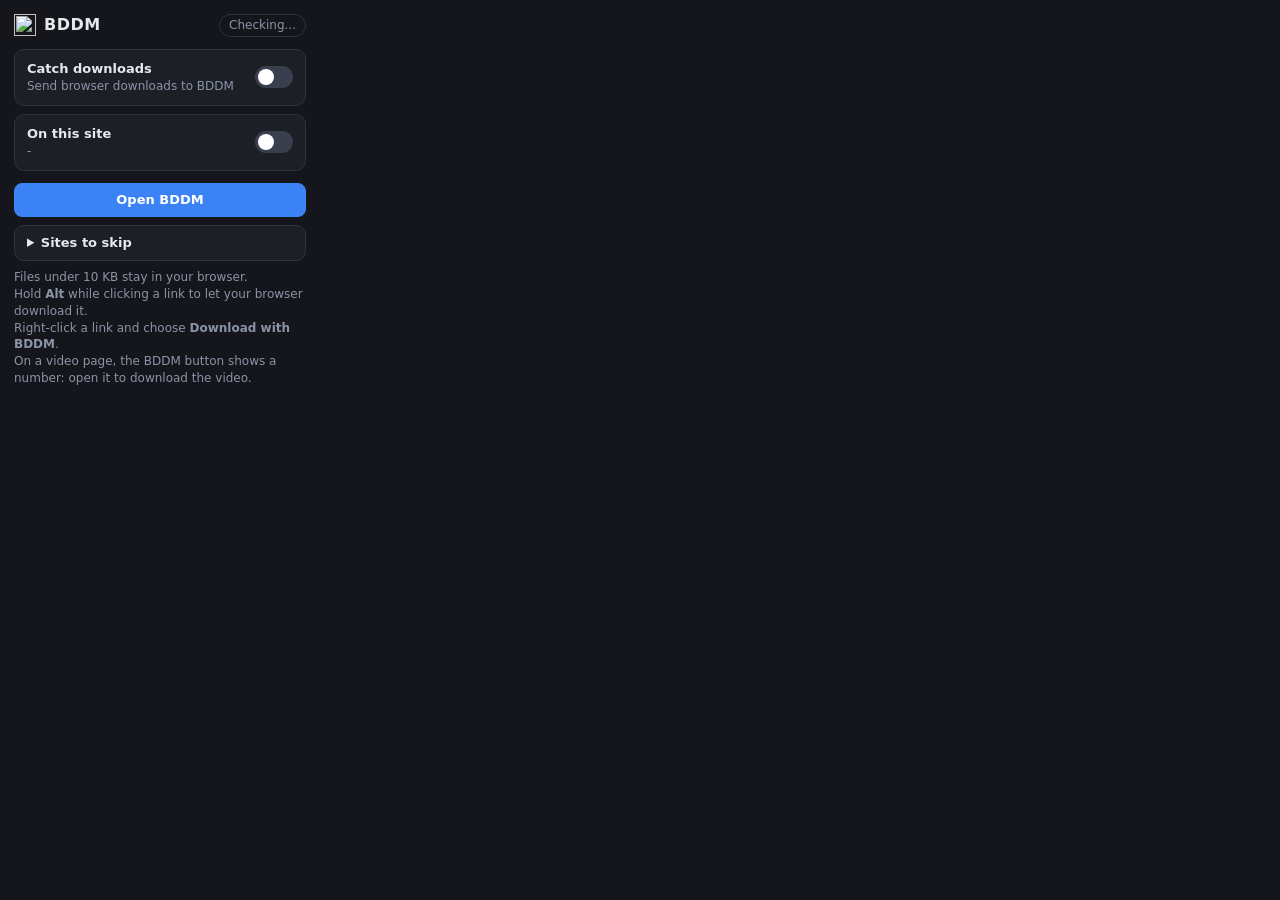
==== extension/popup.html @ 199a571a "1.4.1 baseline" ====
<!DOCTYPE html>
<html lang="en">
<head>
<meta charset="utf-8">
<title>BDDM</title>
<link rel="stylesheet" href="popup.css">
</head>
<body>
  <header>
    <img src="icons/icon32.png" alt="">
    <span class="title">BDDM</span>
    <span id="status" class="status checking">Checking...</span>
  </header>

  <section id="videos" hidden>
    <div class="vhead"><span class="label">Videos on this page</span> <span id="videoCount" class="hint"></span></div>
    <ul id="videoList"></ul>
    <div id="videoMsg" class="help" hidden></div>
  </section>

  <div class="row">
    <div>
      <div class="label">Catch downloads</div>
      <div class="hint">Send browser downloads to BDDM</div>
    </div>
    <label class="switch"><input type="checkbox" id="enabled"><span></span></label>
  </div>

  <div class="row" id="siteRow">
    <div>
      <div class="label">On this site</div>
      <div class="hint" id="siteName">-</div>
    </div>
    <label class="switch"><input type="checkbox" id="siteOn"><span></span></label>
  </div>

  <div id="permRow" class="help" hidden>
    BDDM needs permission to read download links and cookies on websites.
    <button id="grant" class="small">Allow access</button>
  </div>
  <button id="open" class="primary">Open BDDM</button>
  <div id="offlineHelp" class="help" hidden>
    BDDM is not running. Start it first (run <b>go run .</b> in your BDDM folder, or open BDDM.exe).
    Until then, your browser downloads files itself.
  </div>

  <details>
    <summary>Sites to skip</summary>
    <div class="hint">One site per line, for example <i>example.com</i>. Downloads from these sites stay in your browser.</div>
    <textarea id="excluded" rows="5" spellcheck="false"></textarea>
    <button id="save" class="small">Save</button> <span id="saved" class="hint"></span>
  </details>

  <div class="tips">
    Files under 10 KB stay in your browser.<br>
    Hold <b>Alt</b> while clicking a link to let your browser download it.<br>
    Right-click a link and choose <b>Download with BDDM</b>.<br>
    On a video page, the BDDM button shows a number: open it to download the video.
  </div>
  <script src="compat.js"></script>
  <script src="popup.js"></script>
</body>
</html>
---- extension/popup.css ----
:root { --bg:#14161b; --panel:#1c1f26; --panel2:#232733; --line:#2e3340; --text:#e6e8ee; --muted:#8b93a7; --accent:#3b82f6; --ok:#22c55e; --bad:#ef4444; }
* { box-sizing: border-box; }
body { margin:0; width:320px; padding:14px; background:var(--bg); color:var(--text); font:13px/1.4 "Segoe UI", system-ui, sans-serif; }
header { display:flex; align-items:center; gap:8px; margin-bottom:12px; }
header img { width:22px; height:22px; }
.title { font-weight:700; font-size:16px; flex:1; letter-spacing:.5px; }
.status { font-size:12px; padding:2px 9px; border-radius:99px; border:1px solid var(--line); color:var(--muted); }
.status.on { color:#86efac; border-color:#14532d; background:#052e16; }
.status.off { color:#fca5a5; border-color:#7f1d1d; background:#450a0a; }
.row { display:flex; align-items:center; justify-content:space-between; gap:10px; background:var(--panel); border:1px solid var(--line); border-radius:10px; padding:10px 12px; margin-bottom:8px; }
.label { font-weight:600; }
.hint { color:var(--muted); font-size:12px; }
#siteName { word-break:break-all; }
button { font:inherit; color:var(--text); background:var(--panel2); border:1px solid var(--line); border-radius:8px; padding:7px 12px; cursor:pointer; }
button.primary { width:100%; background:var(--accent); border-color:var(--accent); color:#fff; font-weight:600; margin:4px 0 8px; }
button.small { padding:4px 12px; margin-top:6px; }
.help { color:#fcd34d; font-size:12px; margin-bottom:8px; }
details { background:var(--panel); border:1px solid var(--line); border-radius:10px; padding:8px 12px; margin-bottom:8px; }
summary { cursor:pointer; font-weight:600; }
textarea { width:100%; margin-top:6px; font:12px Consolas, monospace; color:var(--text); background:var(--panel2); border:1px solid var(--line); border-radius:8px; padding:6px; resize:vertical; }
.tips { color:var(--muted); font-size:12px; }
.switch { position:relative; width:38px; height:22px; flex:none; }
.switch input { opacity:0; width:0; height:0; }
.switch span { position:absolute; inset:0; background:#3a3f4d; border-radius:99px; transition:.2s; cursor:pointer; }
.switch span::before { content:""; position:absolute; width:16px; height:16px; left:3px; top:3px; background:#fff; border-radius:50%; transition:.2s; }
.switch input:checked + span { background:var(--accent); }
.switch input:checked + span::before { transform:translateX(16px); }
.switch input:disabled + span { opacity:.4; cursor:default; }
#videos { background:var(--panel); border:1px solid #1e3a8a; border-radius:10px; padding:10px 12px; margin-bottom:8px; }
.vhead { display:flex; justify-content:space-between; align-items:baseline; margin-bottom:4px; }
#videoList { list-style:none; margin:0; padding:0; max-height:300px; overflow-y:auto; scrollbar-width:thin; scrollbar-color:#3a3f4d transparent; }
#videoList li { padding:8px 0; border-top:1px solid var(--line); }
#videoList li:first-child { border-top:0; padding-top:4px; }
.vtitle { font-weight:600; overflow:hidden; text-overflow:ellipsis; display:-webkit-box; -webkit-line-clamp:2; -webkit-box-orient:vertical; word-break:break-word; }
.vtext .hint { overflow:hidden; text-overflow:ellipsis; white-space:nowrap; }
#videoList button.small.primary { width:100%; margin:6px 0 0; padding:5px 12px; font-size:12px; }
.help.ok { color:#86efac; }
#videoMsg { margin:8px 0 0; }
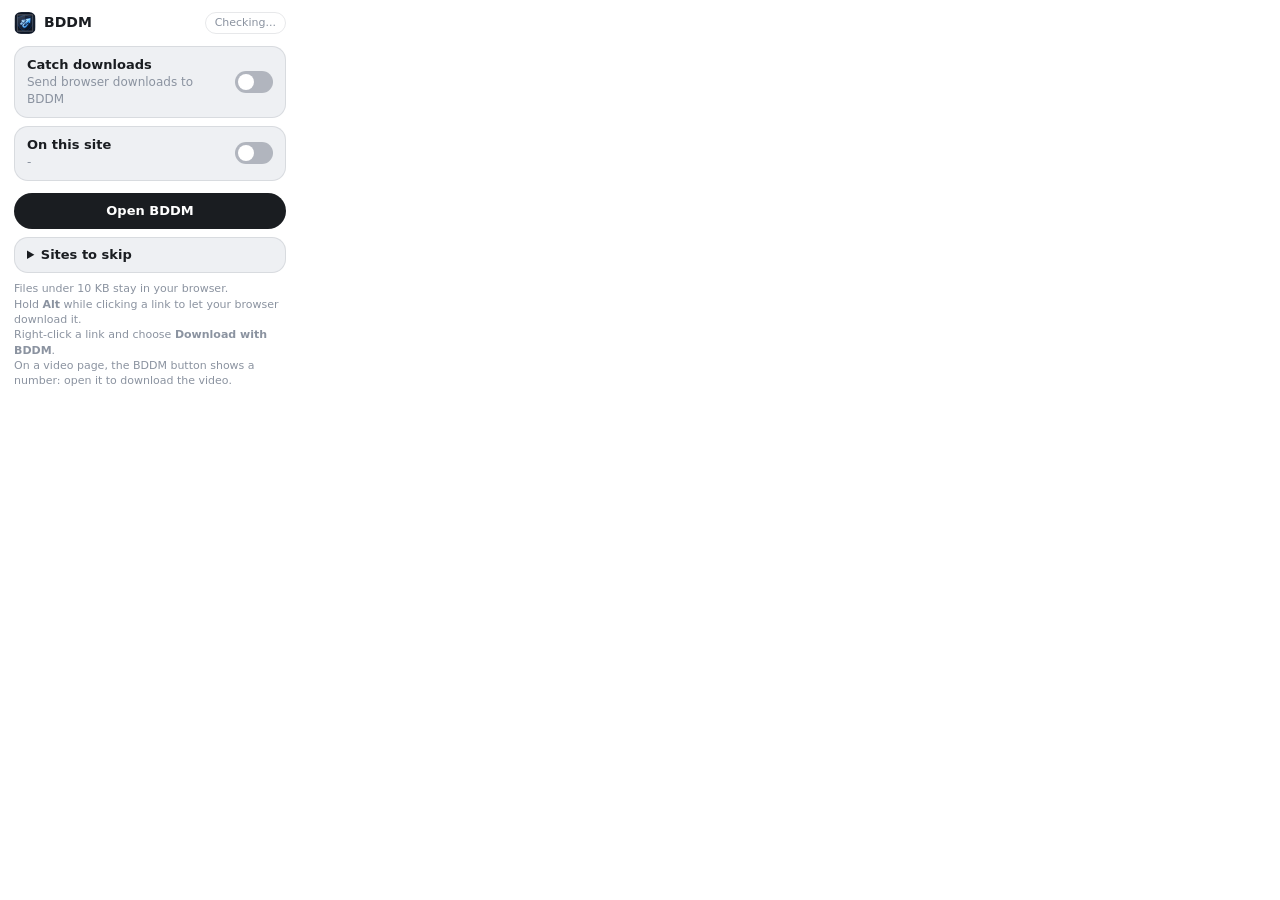
==== commit e2c46d3d: "1.5.0: restyle the browser extension popup The Chrome and Edge popup uses the same light/dark look a" ====
--- a/extension/popup.html
+++ b/extension/popup.html
@@ -40,7 +40,7 @@
   </div>
   <button id="open" class="primary">Open BDDM</button>
   <div id="offlineHelp" class="help" hidden>
-    BDDM is not running. Start it first (run <b>go run .</b> in your BDDM folder, or open BDDM.exe).
+    BDDM is not running. Open BDDM from the Start menu or the desktop shortcut.
     Until then, your browser downloads files itself.
   </div>
 
--- a/extension/popup.css
+++ b/extension/popup.css
@@ -1,38 +1,86 @@
-:root { --bg:#14161b; --panel:#1c1f26; --panel2:#232733; --line:#2e3340; --text:#e6e8ee; --muted:#8b93a7; --accent:#3b82f6; --ok:#22c55e; --bad:#ef4444; }
+/* BDDM browser extension popup (Chromium first; also used in Firefox).
+   Light/dark follows the OS (Windows) color scheme. */
+:root {
+  color-scheme: light;
+  --page: #e6e9ee; --surface: #ffffff; --neutral: #eef0f3;
+  --text: #1a1d21; --text2: #5b6370; --muted: #8b93a0;
+  --border: rgba(20,30,50,.10); --border-strong: rgba(20,30,50,.28);
+  --accent: #2f6fed; --on-accent: #fff; --bg-accent: #e6eefd; --text-accent: #1f55c4;
+  --success: #1f9d62; --bg-success: #e3f5ec; --text-success: #167a4c;
+  --danger: #c0392b; --bg-danger: #fdecea; --text-danger: #c0392b;
+  --primary: #1a1d21; --on-primary: #ffffff;
+  --warn-fg: #b45a12; --warn-bg: #fdeede;
+  --violet: #5b43c7;
+  --font: "Segoe UI", Inter, system-ui, sans-serif;
+}
+@media (prefers-color-scheme: dark) {
+  :root {
+    color-scheme: dark;
+    --page: #14161a; --surface: #1f2228; --neutral: #2a2e36;
+    --text: #eef0f3; --text2: #a3abb8; --muted: #78808d;
+    --border: rgba(255,255,255,.10); --border-strong: rgba(255,255,255,.30);
+    --accent: #5b8ff5; --bg-accent: #22345c; --text-accent: #9bbaf9;
+    --success: #3cc185; --bg-success: #1d3a2d; --text-success: #6fd9a5;
+    --danger: #ef7b6e; --bg-danger: #3a2220; --text-danger: #ef7b6e;
+    --primary: #eef0f3; --on-primary: #14161a;
+    --warn-fg: #f0b47a; --warn-bg: #4a3220;
+    --violet: #b3a5f5;
+  }
+}
 * { box-sizing: border-box; }
-body { margin:0; width:320px; padding:14px; background:var(--bg); color:var(--text); font:13px/1.4 "Segoe UI", system-ui, sans-serif; }
-header { display:flex; align-items:center; gap:8px; margin-bottom:12px; }
-header img { width:22px; height:22px; }
-.title { font-weight:700; font-size:16px; flex:1; letter-spacing:.5px; }
-.status { font-size:12px; padding:2px 9px; border-radius:99px; border:1px solid var(--line); color:var(--muted); }
-.status.on { color:#86efac; border-color:#14532d; background:#052e16; }
-.status.off { color:#fca5a5; border-color:#7f1d1d; background:#450a0a; }
-.row { display:flex; align-items:center; justify-content:space-between; gap:10px; background:var(--panel); border:1px solid var(--line); border-radius:10px; padding:10px 12px; margin-bottom:8px; }
-.label { font-weight:600; }
-.hint { color:var(--muted); font-size:12px; }
-#siteName { word-break:break-all; }
-button { font:inherit; color:var(--text); background:var(--panel2); border:1px solid var(--line); border-radius:8px; padding:7px 12px; cursor:pointer; }
-button.primary { width:100%; background:var(--accent); border-color:var(--accent); color:#fff; font-weight:600; margin:4px 0 8px; }
-button.small { padding:4px 12px; margin-top:6px; }
-.help { color:#fcd34d; font-size:12px; margin-bottom:8px; }
-details { background:var(--panel); border:1px solid var(--line); border-radius:10px; padding:8px 12px; margin-bottom:8px; }
-summary { cursor:pointer; font-weight:600; }
-textarea { width:100%; margin-top:6px; font:12px Consolas, monospace; color:var(--text); background:var(--panel2); border:1px solid var(--line); border-radius:8px; padding:6px; resize:vertical; }
-.tips { color:var(--muted); font-size:12px; }
-.switch { position:relative; width:38px; height:22px; flex:none; }
-.switch input { opacity:0; width:0; height:0; }
-.switch span { position:absolute; inset:0; background:#3a3f4d; border-radius:99px; transition:.2s; cursor:pointer; }
-.switch span::before { content:""; position:absolute; width:16px; height:16px; left:3px; top:3px; background:#fff; border-radius:50%; transition:.2s; }
-.switch input:checked + span { background:var(--accent); }
-.switch input:checked + span::before { transform:translateX(16px); }
-.switch input:disabled + span { opacity:.4; cursor:default; }
-#videos { background:var(--panel); border:1px solid #1e3a8a; border-radius:10px; padding:10px 12px; margin-bottom:8px; }
-.vhead { display:flex; justify-content:space-between; align-items:baseline; margin-bottom:4px; }
-#videoList { list-style:none; margin:0; padding:0; max-height:300px; overflow-y:auto; scrollbar-width:thin; scrollbar-color:#3a3f4d transparent; }
-#videoList li { padding:8px 0; border-top:1px solid var(--line); }
-#videoList li:first-child { border-top:0; padding-top:4px; }
-.vtitle { font-weight:600; overflow:hidden; text-overflow:ellipsis; display:-webkit-box; -webkit-line-clamp:2; -webkit-box-orient:vertical; word-break:break-word; }
-.vtext .hint { overflow:hidden; text-overflow:ellipsis; white-space:nowrap; }
-#videoList button.small.primary { width:100%; margin:6px 0 0; padding:5px 12px; font-size:12px; }
-.help.ok { color:#86efac; }
-#videoMsg { margin:8px 0 0; }
+body {
+  margin: 0; width: 300px; padding: 12px 14px 14px;
+  background: var(--surface); color: var(--text);
+  font: 13px/1.4 var(--font);
+}
+header { display: flex; align-items: center; gap: 8px; margin-bottom: 12px; }
+header img { width: 22px; height: 22px; border-radius: 7px; }
+.title { font-weight: 600; font-size: 14px; flex: 1; }
+.status { font-size: 11px; padding: 2px 9px; border-radius: 99px; border: 1px solid var(--border); color: var(--muted); }
+.status.on { color: var(--text-success); border-color: var(--bg-success); background: var(--bg-success); }
+.status.off { color: var(--text-danger); border-color: var(--bg-danger); background: var(--bg-danger); }
+.row {
+  display: flex; align-items: center; justify-content: space-between; gap: 10px;
+  background: var(--neutral); border: 1px solid var(--border); border-radius: 14px;
+  padding: 9px 12px; margin-bottom: 8px;
+}
+.label { font-weight: 600; }
+.hint { color: var(--muted); font-size: 12px; }
+#siteName { word-break: break-all; }
+button {
+  font: inherit; color: var(--text); background: var(--neutral);
+  border: 1px solid var(--border-strong); border-radius: 999px; padding: 7px 14px; cursor: pointer;
+}
+button:hover { filter: brightness(1.05); }
+button.primary {
+  width: 100%; background: var(--primary); border-color: transparent;
+  color: var(--on-primary); font-weight: 600; margin: 4px 0 8px; padding: 8px;
+}
+button.small { padding: 4px 12px; margin-top: 6px; }
+.help { color: var(--warn-fg); font-size: 12px; margin-bottom: 8px; }
+details { background: var(--neutral); border: 1px solid var(--border); border-radius: 14px; padding: 8px 12px; margin-bottom: 8px; }
+summary { cursor: pointer; font-weight: 600; }
+textarea {
+  width: 100%; margin-top: 6px; font: 12px Consolas, monospace; color: var(--text);
+  background: var(--surface); border: 1px solid var(--border); border-radius: 12px; padding: 6px; resize: vertical;
+}
+.tips { color: var(--muted); font-size: 11px; }
+.switch { position: relative; width: 38px; height: 22px; flex: none; }
+.switch input { opacity: 0; width: 0; height: 0; }
+.switch span { position: absolute; inset: 0; background: var(--border-strong); border-radius: 99px; transition: .2s; cursor: pointer; }
+.switch span::before { content: ""; position: absolute; width: 16px; height: 16px; left: 3px; top: 3px; background: var(--surface); border-radius: 50%; transition: .2s; }
+.switch input:checked + span { background: var(--accent); }
+.switch input:checked + span::before { transform: translateX(16px); }
+.switch input:disabled + span { opacity: .4; cursor: default; }
+#videos { background: var(--neutral); border: 1px solid var(--border); border-radius: 14px; padding: 10px 12px; margin-bottom: 8px; }
+.vhead { display: flex; justify-content: space-between; align-items: baseline; margin-bottom: 6px; }
+.vhead .label { color: var(--violet); }
+#videoList { list-style: none; margin: 0; padding: 0; max-height: 260px; overflow-y: auto; scrollbar-width: thin; }
+#videoList li { padding: 8px 0; border-top: 1px solid var(--border); }
+#videoList li:first-child { border-top: 0; padding-top: 2px; }
+.vtitle { font-weight: 600; overflow: hidden; text-overflow: ellipsis; display: -webkit-box; -webkit-line-clamp: 2; -webkit-box-orient: vertical; word-break: break-word; }
+.vtext .hint { overflow: hidden; text-overflow: ellipsis; white-space: nowrap; }
+#videoList button.small.primary { width: 100%; margin: 6px 0 0; padding: 6px 12px; font-size: 12px; }
+.help.ok { color: var(--text-success); }
+#videoMsg { margin: 8px 0 0; }
+.chip { display: inline-flex; align-items: center; padding: 5px 11px; border-radius: 999px; font-size: 12px; background: var(--surface); color: var(--text2); margin: 0 4px 4px 0; }
